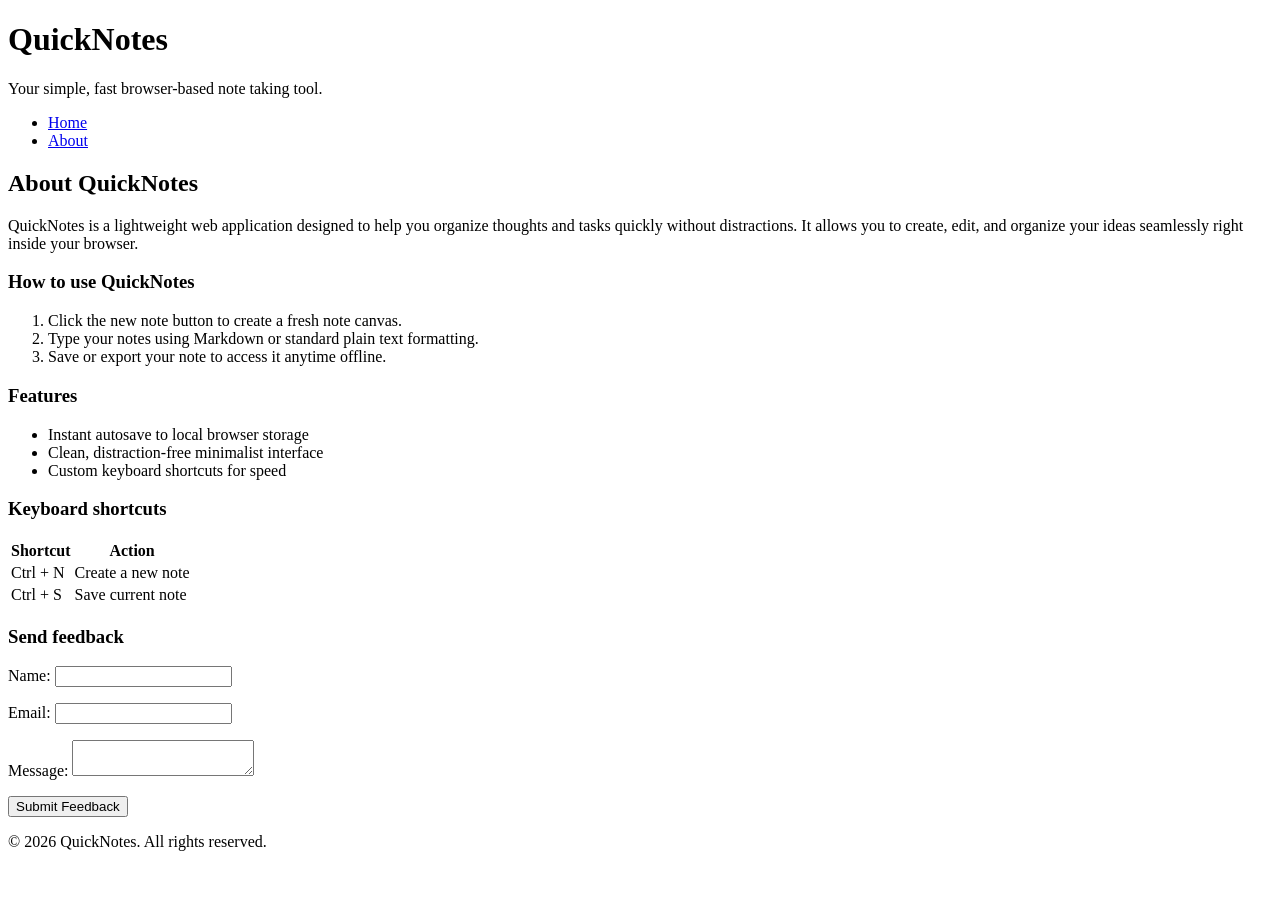
==== about.html @ 0bc484a6 "Add files via upload DAY 1 ASSIGNMENT" ====
<!DOCTYPE html>
<html lang="en">
<head>
  <meta charset="UTF-8">
  <meta name="viewport" content="width=device-width, initial-scale=1.0">
  <title>QuickNotes - About</title>
</head>
<body>

  <header>
    <h1>QuickNotes</h1>
    <p>Your simple, fast browser-based note taking tool.</p>
    <nav>
      <ul>
        <li><a href="index.html">Home</a></li>
        <li><a href="about.html">About</a></li>
      </ul>
    </nav>
  </header>

  <main>
    <h2>About QuickNotes</h2>
    <p>QuickNotes is a lightweight web application designed to help you organize thoughts and tasks quickly without distractions. It allows you to create, edit, and organize your ideas seamlessly right inside your browser.</p>

    <section>
      <h3>How to use QuickNotes</h3>
      <ol>
        <li>Click the new note button to create a fresh note canvas.</li>
        <li>Type your notes using Markdown or standard plain text formatting.</li>
        <li>Save or export your note to access it anytime offline.</li>
      </ol>
    </section>

    <section>
      <h3>Features</h3>
      <ul>
        <li>Instant autosave to local browser storage</li>
        <li>Clean, distraction-free minimalist interface</li>
        <li>Custom keyboard shortcuts for speed</li>
      </ul>
    </section>

    <section>
      <h3>Keyboard shortcuts</h3>
      <table>
        <thead>
          <tr>
            <th scope="col">Shortcut</th>
            <th scope="col">Action</th>
          </tr>
        </thead>
        <tbody>
          <tr>
            <td>Ctrl + N</td>
            <td>Create a new note</td>
          </tr>
          <tr>
            <td>Ctrl + S</td>
            <td>Save current note</td>
          </tr>
        </tbody>
      </table>
    </section>

    <section>
      <h3>Send feedback</h3>
      <form action="#" method="post">
        <p>
          <label for="user-name">Name:</label>
          <input type="text" id="user-name" name="user-name" required>
        </p>
        <p>
          <label for="user-email">Email:</label>
          <input type="email" id="user-email" name="user-email" required>
        </p>
        <p>
          <label for="user-message">Message:</label>
          <textarea id="user-message" name="user-message" required></textarea>
        </p>
        <p>
          <button type="submit">Submit Feedback</button>
        </p>
      </form>
    </section>
  </main>

  <footer>
    <p>&copy; 2026 QuickNotes. All rights reserved.</p>
  </footer>

</body>
</html>
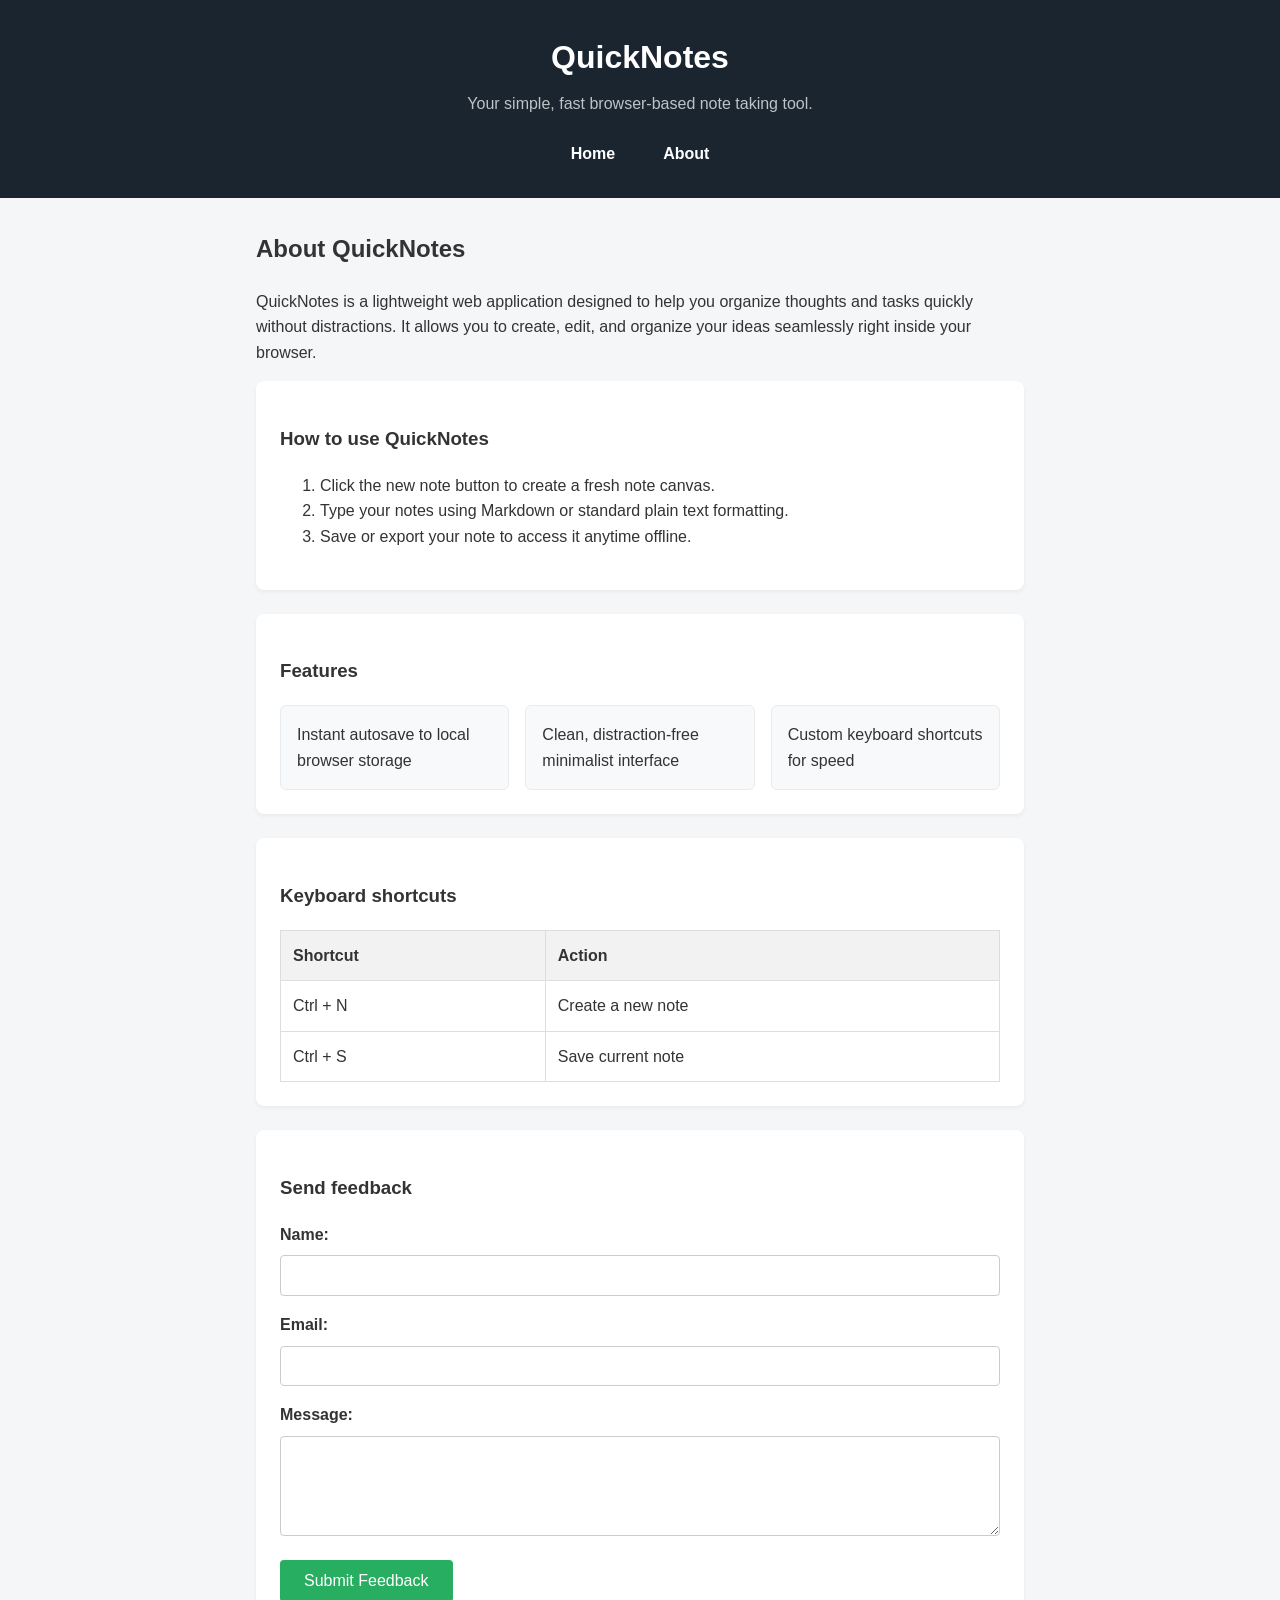
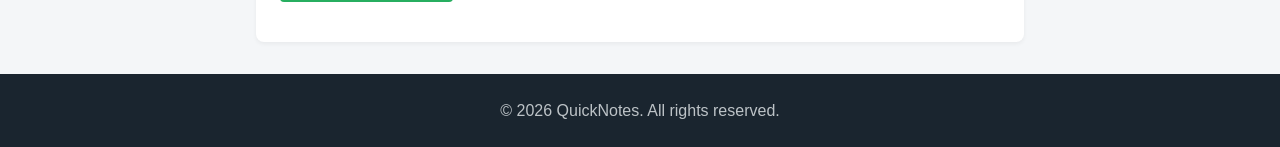
==== commit 1ebb59c0: "Add files via upload Day 3 Assignment (quicknotes-app)" ====
--- a/about.html
+++ b/about.html
@@ -4,6 +4,7 @@
   <meta charset="UTF-8">
   <meta name="viewport" content="width=device-width, initial-scale=1.0">
   <title>QuickNotes - About</title>
+  <link rel="stylesheet" href="style.css">
 </head>
 <body>
 
@@ -33,7 +34,7 @@
 
     <section>
       <h3>Features</h3>
-      <ul>
+      <ul class="features">
         <li>Instant autosave to local browser storage</li>
         <li>Clean, distraction-free minimalist interface</li>
         <li>Custom keyboard shortcuts for speed</li>
--- a/style.css
+++ b/style.css
@@ -0,0 +1,163 @@
+*,
+*::before,
+*::after {
+  box-sizing: border-box;
+}
+
+body {
+  margin: 0;
+  font-family: Arial, sans-serif;
+  line-height: 1.6;
+  background-color: #f4f6f8;
+  color: #333333;
+}
+
+header {
+  background-color: #1a252f;
+  color: #ffffff;
+  text-align: center;
+  padding: 2rem 1rem;
+}
+
+header h1 {
+  margin: 0 0 0.5rem 0;
+}
+
+header p {
+  margin: 0 0 1.5rem 0;
+  color: #bdc3c7;
+}
+
+nav ul {
+  list-style: none;
+  margin: 0;
+  padding: 0;
+  display: flex;
+  justify-content: center;
+  gap: 16px;
+}
+
+nav a {
+  color: #ffffff;
+  text-decoration: none;
+  font-weight: bold;
+  padding: 0.5rem 1rem;
+  border-radius: 4px;
+  transition: background-color 0.3s ease, color 0.3s ease;
+}
+
+nav a:hover,
+nav a:focus {
+  background-color: #34495e;
+  color: #3498db;
+}
+
+main {
+  max-width: 800px;
+  margin: 2rem auto;
+  padding: 0 1rem;
+}
+
+section {
+  background-color: #ffffff;
+  padding: 1.5rem;
+  margin-bottom: 1.5rem;
+  border-radius: 8px;
+  box-shadow: 0 2px 4px rgba(0, 0, 0, 0.05);
+}
+
+ul.features {
+  list-style: none;
+  padding: 0;
+  margin: 1rem 0 0 0;
+  display: grid;
+  grid-template-columns: repeat(auto-fit, minmax(180px, 1fr));
+  gap: 1rem;
+}
+
+ul.features li {
+  background-color: #f8f9fa;
+  border: 1px solid #e9ecef;
+  border-radius: 6px;
+  padding: 1rem;
+  font-weight: 500;
+}
+
+table {
+  width: 100%;
+  border-collapse: collapse;
+  margin-top: 1rem;
+}
+
+th,
+td {
+  border: 1px solid #dddddd;
+  padding: 0.75rem;
+  text-align: left;
+}
+
+th {
+  background-color: #f2f2f2;
+}
+
+form p {
+  margin-bottom: 1rem;
+}
+
+form label {
+  display: block;
+  margin-bottom: 0.5rem;
+  font-weight: bold;
+}
+
+form input[type="text"],
+form input[type="email"],
+form textarea {
+  width: 100%;
+  padding: 0.65rem;
+  border: 1px solid #ccc;
+  border-radius: 4px;
+  font-size: 1rem;
+}
+
+form textarea {
+  resize: vertical;
+  min-height: 100px;
+}
+
+button[type="submit"] {
+  background-color: #27ae60;
+  color: #ffffff;
+  border: none;
+  padding: 0.75rem 1.5rem;
+  font-size: 1rem;
+  border-radius: 4px;
+  cursor: pointer;
+  transition: background-color 0.3s ease;
+}
+
+button[type="submit"]:hover {
+  background-color: #219150;
+}
+
+footer {
+  text-align: center;
+  padding: 1.5rem;
+  background-color: #1a252f;
+  color: #bdc3c7;
+  margin-top: 2rem;
+}
+
+footer p {
+  margin: 0;
+}
+
+@media (max-width: 600px) {
+  header {
+    padding: 1rem 0.5rem;
+  }
+
+  header h1 {
+    font-size: 1.5rem;
+  }
+}
